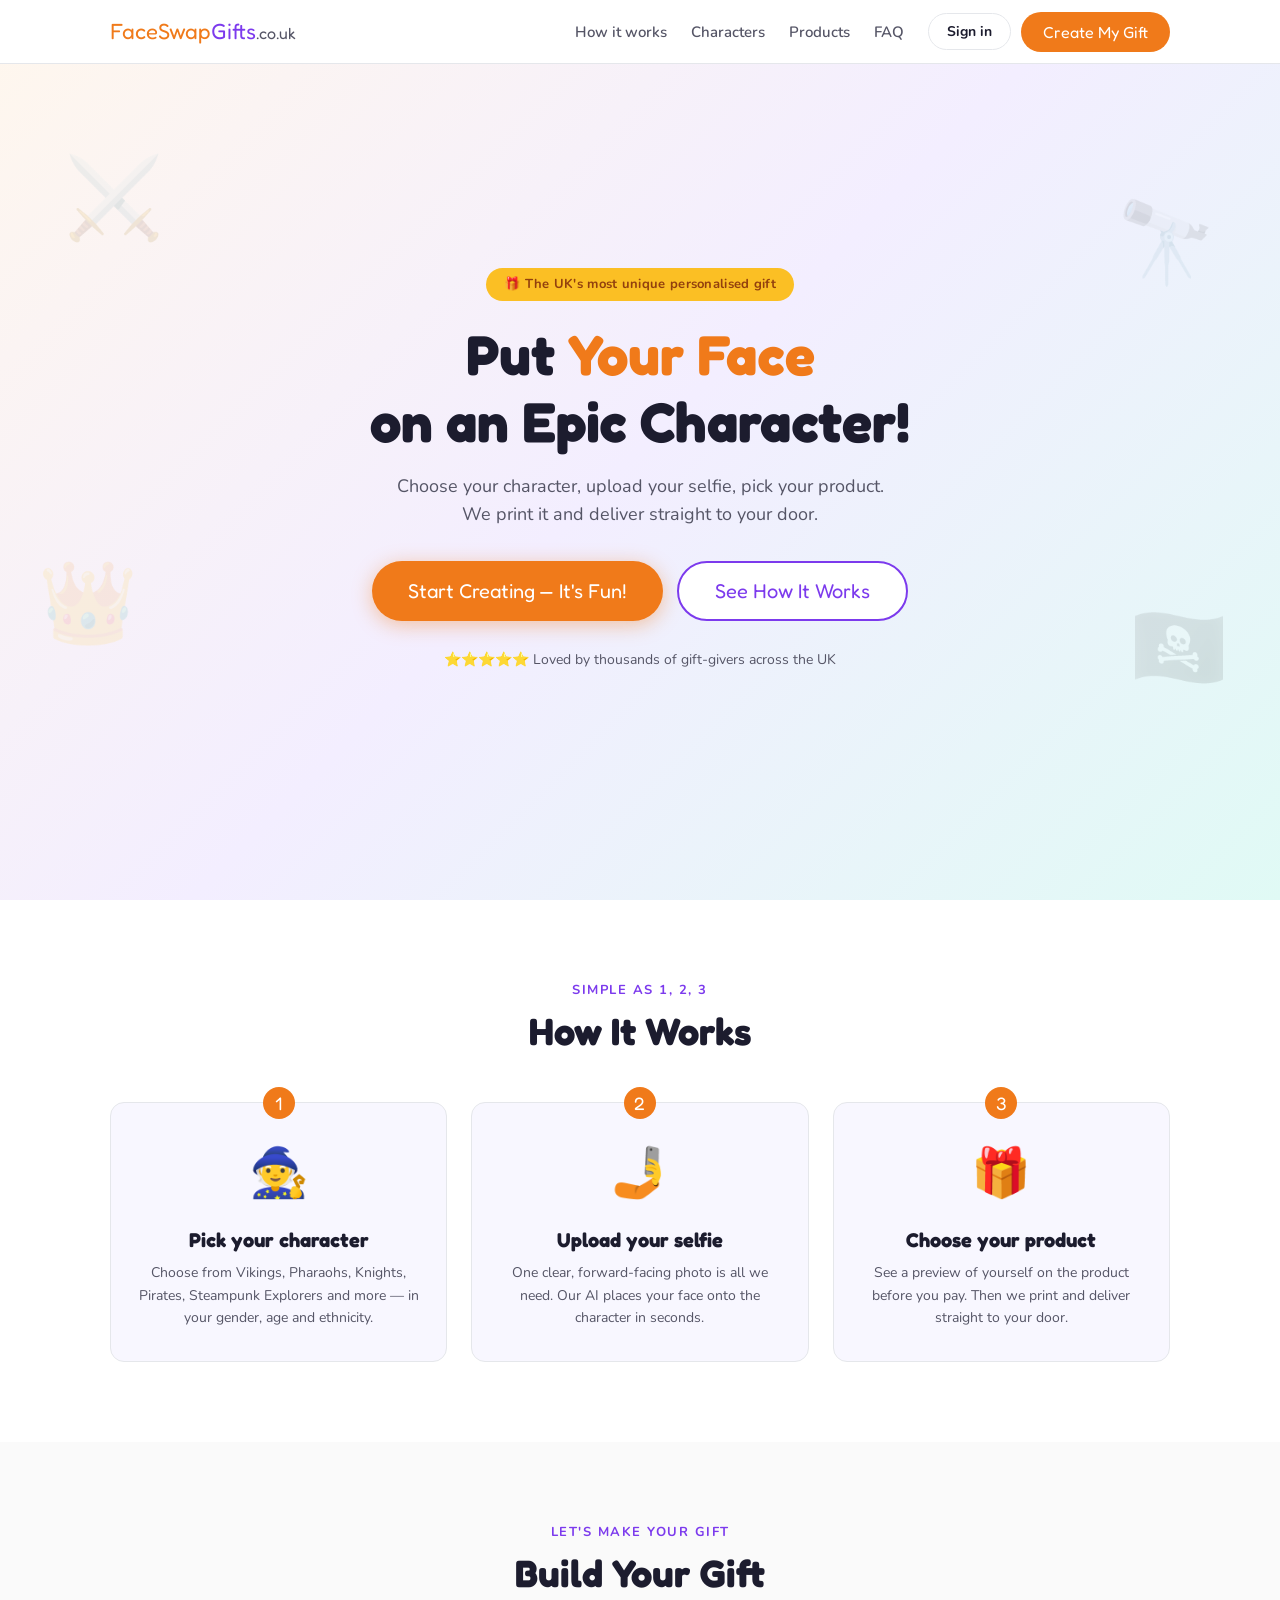
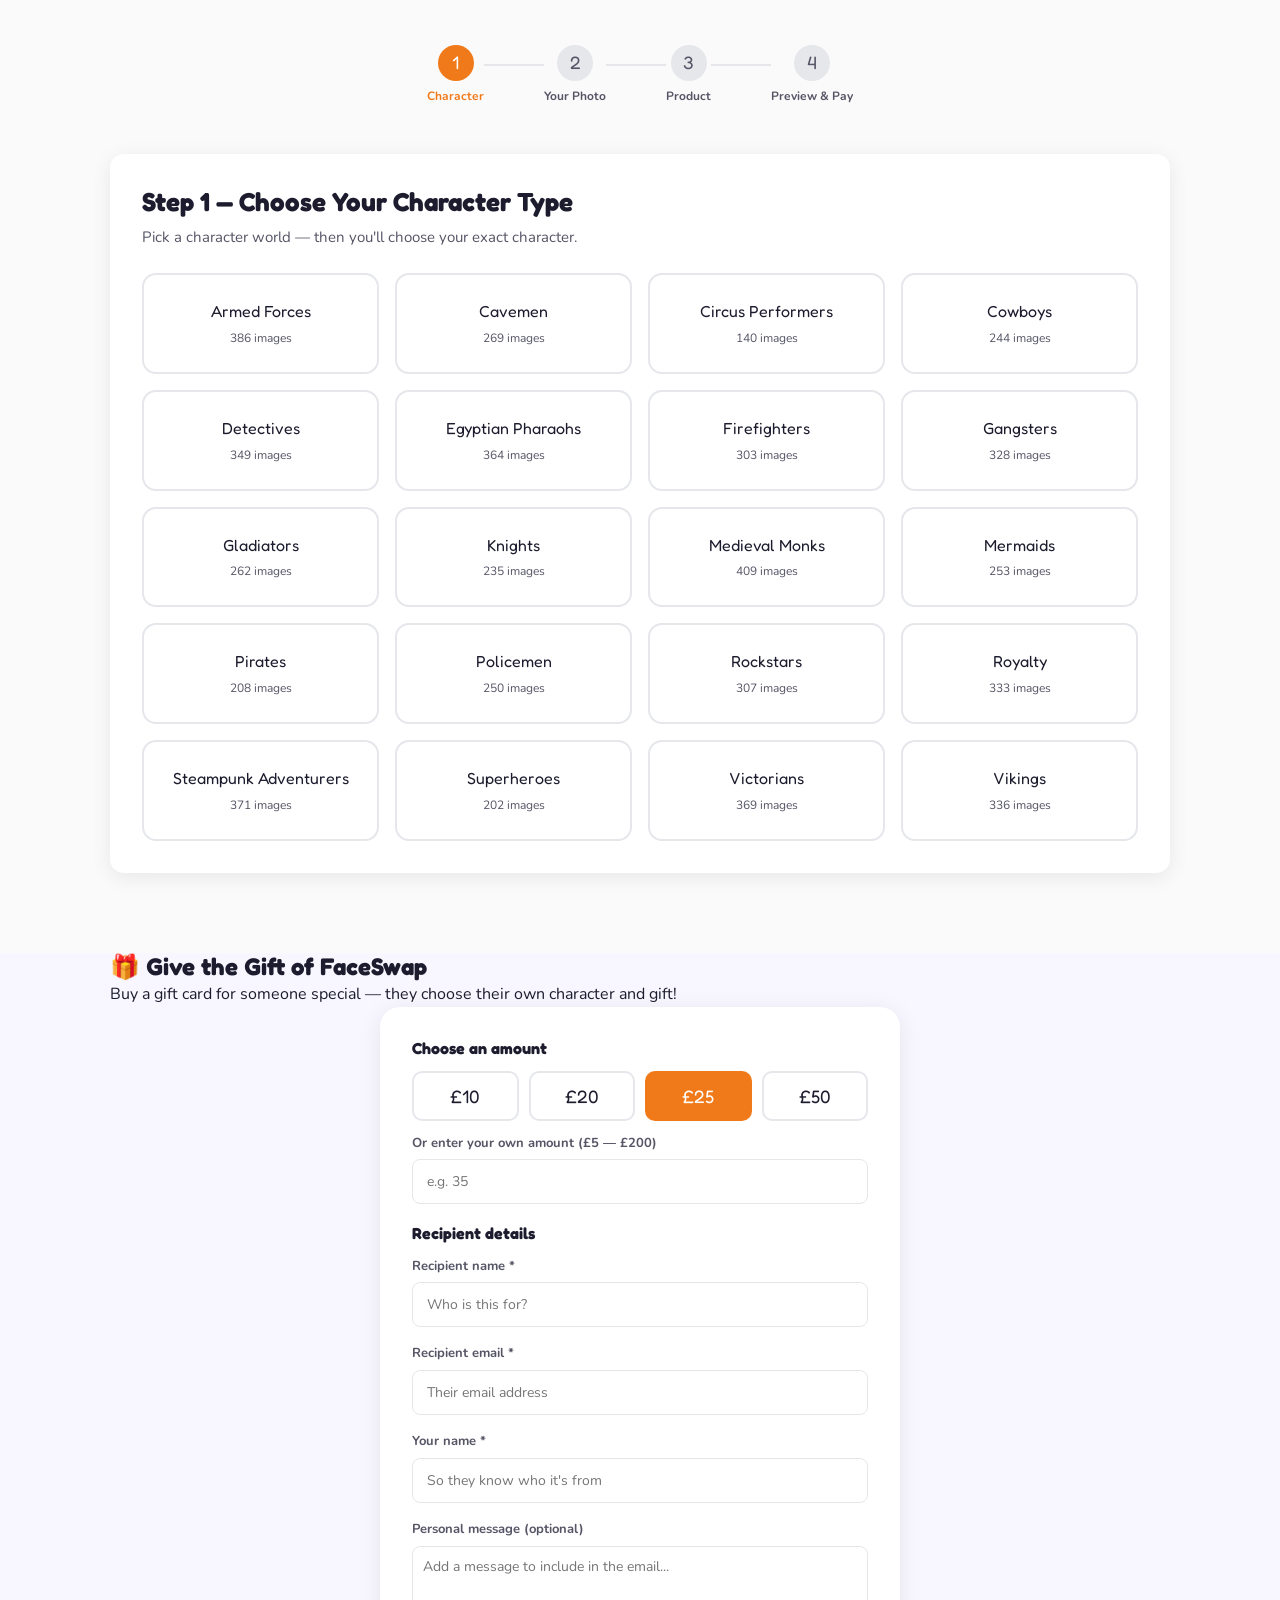
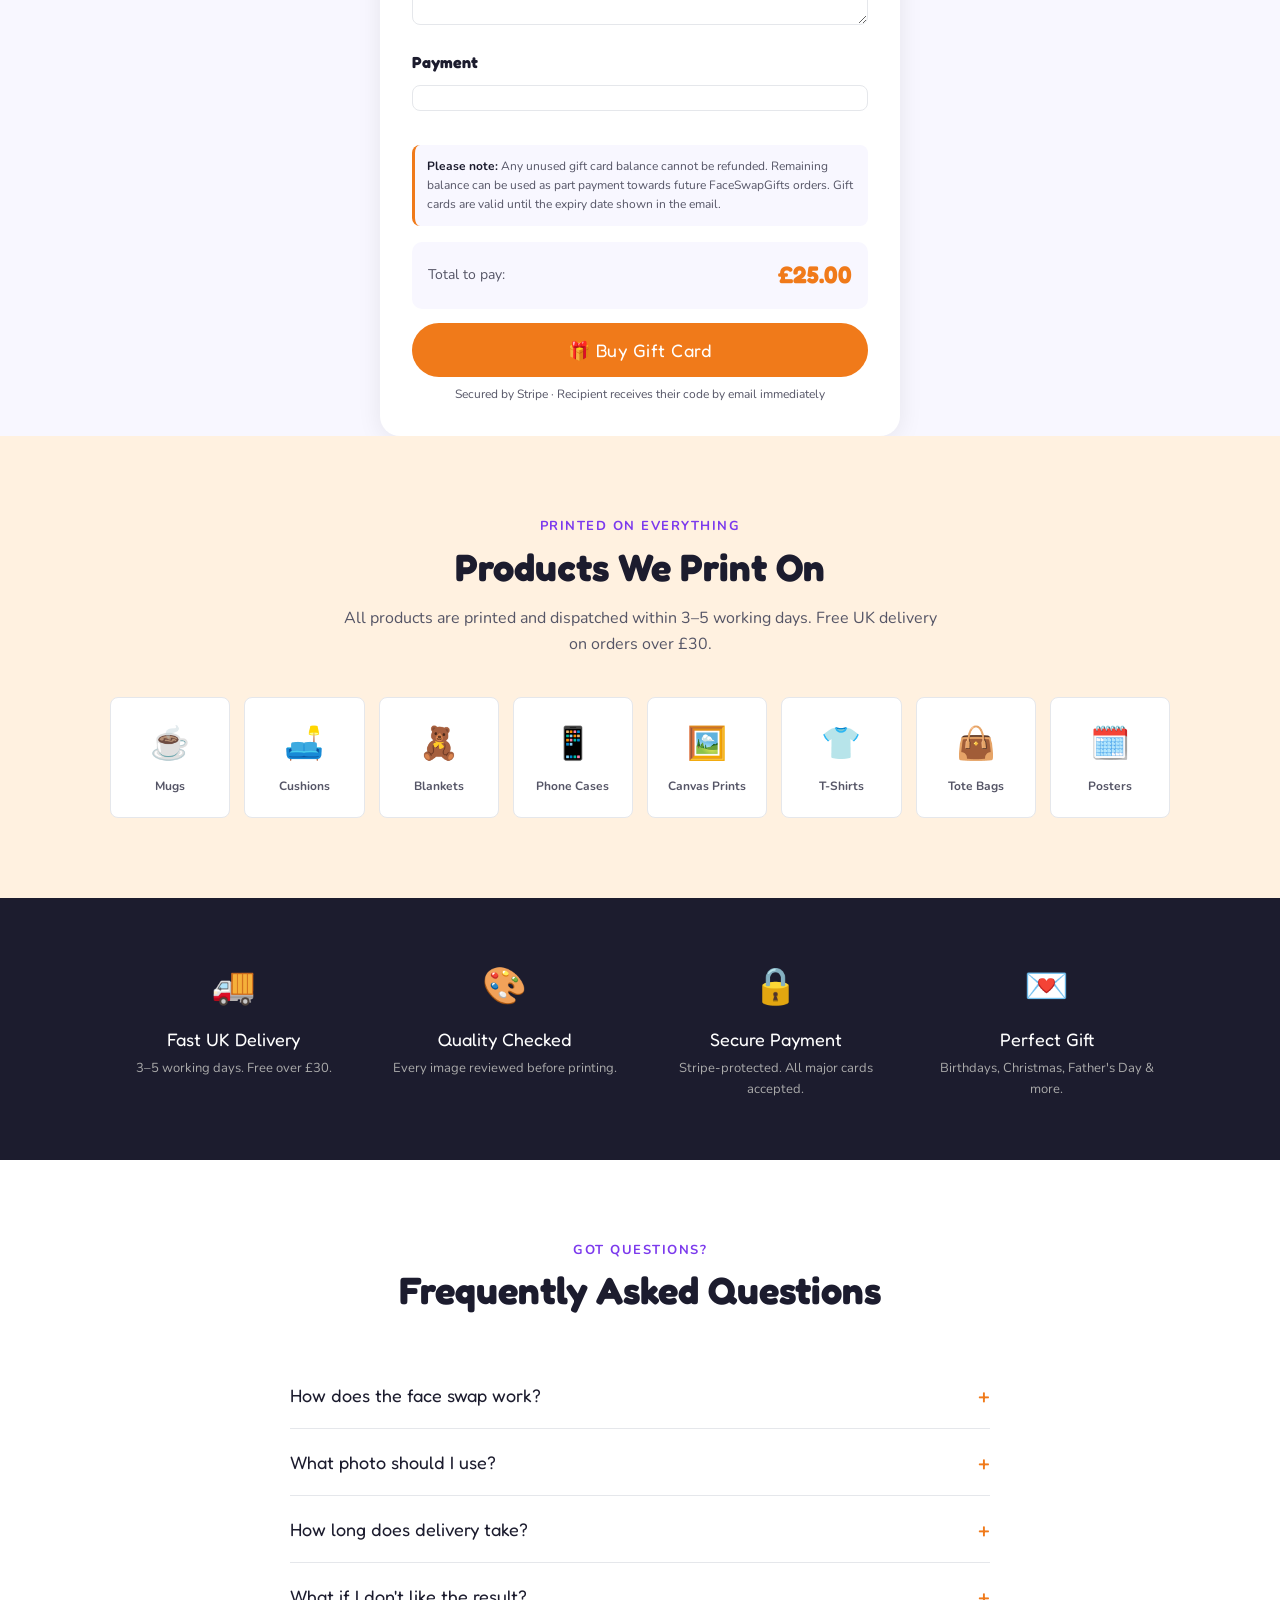
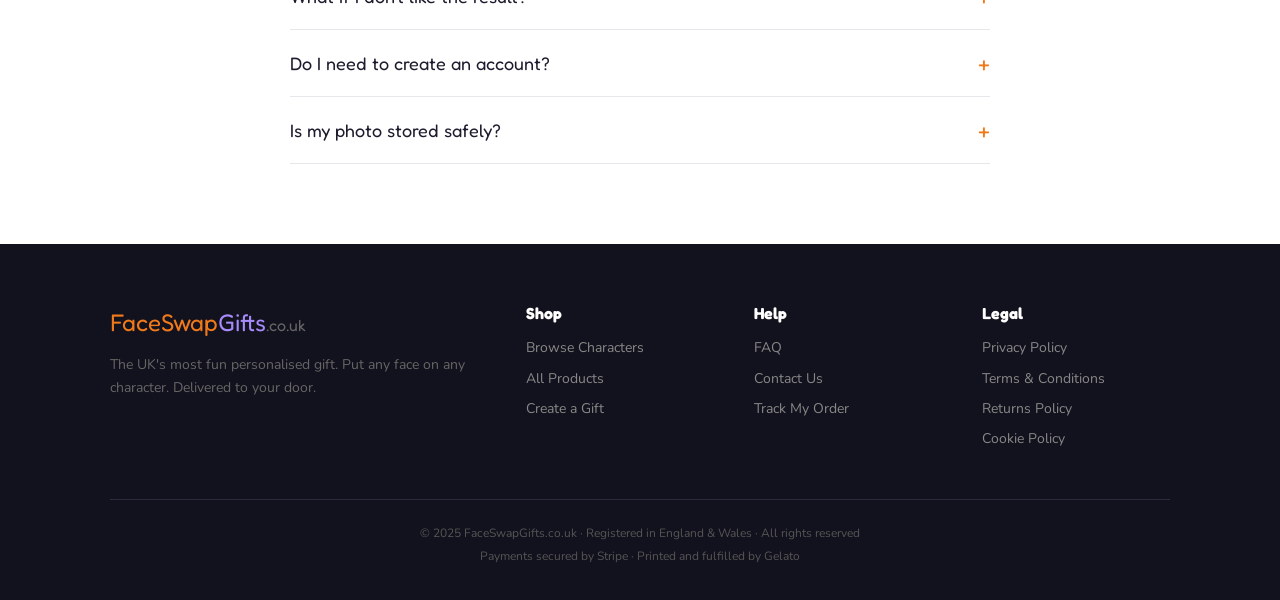
==== index.html @ 557e41d3 "Update index.html Found it! app.js is not referenced in index.html at all! The only script tag is St" ====
<!DOCTYPE html>
<html lang="en">
<head>
  <meta charset="UTF-8">
  <meta name="viewport" content="width=device-width, initial-scale=1.0">
  <title>FaceSwapGifts.co.uk – Put Your Face on an Epic Character!</title>
  <meta name="description" content="Choose a Viking, Pharaoh, Knight or Pirate character, upload your face, and we'll print it on a mug, pillow, blanket and more. The UK's most unique personalised gift.">
  <link rel="stylesheet" href="css/style.css">
  <link rel="preconnect" href="https://fonts.googleapis.com">
  <link href="https://fonts.googleapis.com/css2?family=Fredoka+One&family=Nunito:wght@400;600;700&display=swap" rel="stylesheet">
  <!-- Stripe.js - loaded async so it does not block the page -->
  <script src="https://js.stripe.com/v3/" async></script>
  <style>
  /* Gift card preset buttons */
  .gc-preset-btn {
    padding: 12px 8px;
    border: 2px solid var(--border);
    border-radius: 10px;
    background: white;
    font-size: 18px;
    font-family: 'Fredoka One', sans-serif;
    color: var(--dark);
    cursor: pointer;
    transition: all 0.2s;
    width: 100%;
  }
  .gc-preset-btn:hover { border-color: var(--orange); color: var(--orange); }
  .gc-preset-btn.selected { border-color: var(--orange); background: var(--orange); color: white; }
  </style>
</head>
<body>

<!-- ═══════════════════════════════════════════
     NAVIGATION
═══════════════════════════════════════════ -->
<nav class="navbar" id="navbar">
  <div class="nav-inner">
    <a href="#" class="logo">FaceSwap<span>Gifts</span><em>.co.uk</em></a>
    <div class="nav-links" id="navLinks">
      <a href="#how-it-works">How it works</a>
      <a href="#characters">Characters</a>
      <a href="#products">Products</a>
      <a href="#faq">FAQ</a>
    </div>
    <div class="nav-actions">
      <button class="btn-account" onclick="openModal('loginModal')">Sign in</button>
      <button class="btn-start" onclick="scrollToBuilder()">Create My Gift</button>
      <button class="hamburger" id="hamburger" onclick="toggleMenu()">&#9776;</button>
    </div>
  </div>
</nav>

<!-- ═══════════════════════════════════════════
     HERO
═══════════════════════════════════════════ -->
<section class="hero">
  <div class="hero-inner">
    <div class="hero-badge">🎁 The UK's most unique personalised gift</div>
    <h1>Put <span>Your Face</span><br>on an Epic Character!</h1>
    <p>Choose your character, upload your selfie, pick your product.<br>We print it and deliver straight to your door.</p>
    <div class="hero-btns">
      <button class="btn-hero-primary" onclick="scrollToBuilder()">Start Creating — It's Fun!</button>
      <button class="btn-hero-secondary" onclick="document.getElementById('how-it-works').scrollIntoView({behavior:'smooth'})">See How It Works</button>
    </div>
    <div class="hero-social-proof">
      <span>⭐⭐⭐⭐⭐</span>
      <span>Loved by thousands of gift-givers across the UK</span>
    </div>
  </div>
  <div class="hero-characters">
    <div class="hero-char hc1">⚔️</div>
    <div class="hero-char hc2">👑</div>
    <div class="hero-char hc3">🔭</div>
    <div class="hero-char hc4">🏴‍☠️</div>
  </div>
</section>

<!-- ═══════════════════════════════════════════
     HOW IT WORKS
═══════════════════════════════════════════ -->
<section class="how-it-works" id="how-it-works">
  <div class="container">
    <div class="section-label">Simple as 1, 2, 3</div>
    <h2 class="section-title">How It Works</h2>
    <div class="steps-grid">
      <div class="step-card">
        <div class="step-num">1</div>
        <div class="step-icon">🧙</div>
        <h3>Pick your character</h3>
        <p>Choose from Vikings, Pharaohs, Knights, Pirates, Steampunk Explorers and more — in your gender, age and ethnicity.</p>
      </div>
      <div class="step-card">
        <div class="step-num">2</div>
        <div class="step-icon">🤳</div>
        <h3>Upload your selfie</h3>
        <p>One clear, forward-facing photo is all we need. Our AI places your face onto the character in seconds.</p>
      </div>
      <div class="step-card">
        <div class="step-num">3</div>
        <div class="step-icon">🎁</div>
        <h3>Choose your product</h3>
        <p>See a preview of yourself on the product before you pay. Then we print and deliver straight to your door.</p>
      </div>
    </div>
  </div>
</section>

<!-- ═══════════════════════════════════════════
     GIFT BUILDER
═══════════════════════════════════════════ -->
<section class="builder" id="builder">
  <div class="container">
    <div class="section-label">Let's make your gift</div>
    <h2 class="section-title">Build Your Gift</h2>

    <!-- STEP PROGRESS -->
    <div class="progress-bar">
      <div class="progress-step active" id="prog1">
        <div class="prog-num">1</div>
        <div class="prog-label">Character</div>
      </div>
      <div class="progress-line"></div>
      <div class="progress-step" id="prog2">
        <div class="prog-num">2</div>
        <div class="prog-label">Your Photo</div>
      </div>
      <div class="progress-line"></div>
      <div class="progress-step" id="prog3">
        <div class="prog-num">3</div>
        <div class="prog-label">Product</div>
      </div>
      <div class="progress-line"></div>
      <div class="progress-step" id="prog4">
        <div class="prog-num">4</div>
        <div class="prog-label">Preview & Pay</div>
      </div>
    </div>

    <!-- ── STEP 1A: CHARACTER TYPE SELECTOR ── -->
    <div class="builder-step" id="step1">
      <h3 class="step-title">Step 1 — Choose Your Character Type</h3>
      <p class="step-sub">Pick a character world — then you'll choose your exact character.</p>
      <div class="type-grid" id="typeGrid"></div>
    </div>

    <!-- ── STEP 1B: CHARACTER IMAGE PICKER ── -->
    <div class="builder-step hidden" id="step1b">
      <button class="btn-back" onclick="showTypeGrid()" style="margin-bottom:16px;">← Back to character types</button>
      <h3 class="step-title" id="step1bTitle">Choose Your Exact Character</h3>
      <p class="step-sub">This is the exact image that will be used for your face swap — choose carefully!</p>

      <div class="filters" style="margin-bottom:20px;">
        <div class="filter-group">
          <label>Gender</label>
          <select id="filterGender" onchange="filterCharacterImages()">
            <option value="all">Any</option>
            <option value="male">Male</option>
            <option value="female">Female</option>
          </select>
        </div>
        <div class="filter-group">
          <label>Age group</label>
          <select id="filterAge" onchange="filterCharacterImages()">
            <option value="all">Any age</option>
            <option value="toddler">Toddler</option>
            <option value="child">Child 6-9</option>
            <option value="teenager">Teenager</option>
            <option value="young-adult">Young Adult</option>
            <option value="older-adult">Older Adult</option>
          </select>
        </div>
      </div>

      <div class="char-grid" id="charGrid"></div>
      <div class="no-results" id="noResults" style="display:none;">
        <p>No characters match your filters. Try adjusting your selection.</p>
      </div>
    </div>

    <!-- ── STEP 2: PHOTO UPLOAD ── -->
    <div class="builder-step hidden" id="step2">
      <h3 class="step-title">Step 2 — Upload Your Photo</h3>
      <div class="selected-char-preview" id="selectedCharPreview"></div>

      <div class="upload-area" id="uploadArea">
        <div class="upload-box" id="uploadBox">
          <div class="upload-icon">📸</div>
          <h4>Drop your selfie here</h4>
          <p>or click to choose a photo</p>
          <input type="file" id="photoInput" accept="image/jpeg,image/png,image/webp" onchange="handlePhotoUpload(event)">
          <button class="btn-upload" onclick="document.getElementById('photoInput').click()">Choose Photo</button>
        </div>
        <div class="upload-tips">
          <div class="tip">✅ Face looking forward</div>
          <div class="tip">✅ Good natural lighting</div>
          <div class="tip">✅ No sunglasses</div>
          <div class="tip">✅ Plain background best</div>
        </div>
      </div>

      <div class="swap-progress hidden" id="swapProgress">
        <div class="swap-spinner"></div>
        <p>Our AI is working its magic... <strong>this takes about 30 seconds</strong></p>
      </div>

      <div class="swap-result hidden" id="swapResult">
        <h4>Here you are as a <span id="resultCharName"></span>!</h4>
        <div class="result-image-wrap">
          <img id="resultImage" src="" alt="Your face-swapped character">
        </div>
        <div class="result-actions">
          <button class="btn-secondary" onclick="retakePhoto()">Try a different photo</button>
          <button class="btn-primary" onclick="goToStep(3)">Love it — choose my product!</button>
        </div>
      </div>

      <div class="step-nav">
        <button class="btn-back" onclick="goToStep(1)">← Back to characters</button>
      </div>
    </div>

    <!-- ── STEP 3: PRODUCT PICKER ── -->
    <div class="builder-step hidden" id="step3">
      <h3 class="step-title">Step 3 — Choose Your Product</h3>
      <p class="step-sub">Your image will be printed on whichever product you choose. All products are high quality and dispatched within 3–5 working days.</p>

      <div class="product-grid" id="productGrid">
        <div class="product-card" onclick="selectProduct(this, 'Mug', 14.99, 'mug')" data-product="mug">
          <div class="product-img-wrap">
            <div class="product-emoji">☕</div>
          </div>
          <div class="product-info">
            <div class="product-name">Ceramic Mug</div>
            <div class="product-desc">330ml dishwasher-safe mug. Wrap-around print.</div>
            <div class="product-price">£14.99</div>
          </div>
        </div>
        <div class="product-card" onclick="selectProduct(this, 'Pillow', 19.99, 'pillow')" data-product="pillow">
          <div class="product-img-wrap">
            <div class="product-emoji">🛋️</div>
          </div>
          <div class="product-info">
            <div class="product-name">Cushion / Pillow</div>
            <div class="product-desc">45×45cm soft cushion with insert included.</div>
            <div class="product-price">£19.99</div>
          </div>
        </div>
        <div class="product-card" onclick="selectProduct(this, 'Blanket', 34.99, 'blanket')" data-product="blanket">
          <div class="product-img-wrap">
            <div class="product-emoji">🧸</div>
          </div>
          <div class="product-info">
            <div class="product-name">Fleece Blanket</div>
            <div class="product-desc">150×200cm ultra-soft fleece. Perfect for sofa or bed.</div>
            <div class="product-price">£34.99</div>
          </div>
        </div>
        <div class="product-card" onclick="selectProduct(this, 'Phone Case', 16.99, 'phonecase')" data-product="phonecase">
          <div class="product-img-wrap">
            <div class="product-emoji">📱</div>
          </div>
          <div class="product-info">
            <div class="product-name">Phone Case</div>
            <div class="product-desc">Tough case for iPhone & Samsung. Choose your model at checkout.</div>
            <div class="product-price">£16.99</div>
          </div>
        </div>
        <div class="product-card" onclick="selectProduct(this, 'Canvas Print', 29.99, 'canvas')" data-product="canvas">
          <div class="product-img-wrap">
            <div class="product-emoji">🖼️</div>
          </div>
          <div class="product-info">
            <div class="product-name">Canvas Print</div>
            <div class="product-desc">Gallery-quality stretched canvas. Multiple sizes available.</div>
            <div class="product-price">from £29.99</div>
          </div>
        </div>
        <div class="product-card" onclick="selectProduct(this, 'T-Shirt', 22.99, 'tshirt')" data-product="tshirt">
          <div class="product-img-wrap">
            <div class="product-emoji">👕</div>
          </div>
          <div class="product-info">
            <div class="product-name">T-Shirt</div>
            <div class="product-desc">Premium cotton tee. Sizes XS–3XL. Men's & Women's cut.</div>
            <div class="product-price">£22.99</div>
          </div>
        </div>
        <div class="product-card" onclick="selectProduct(this, 'Tote Bag', 13.99, 'tote')" data-product="tote">
          <div class="product-img-wrap">
            <div class="product-emoji">👜</div>
          </div>
          <div class="product-info">
            <div class="product-name">Tote Bag</div>
            <div class="product-desc">Sturdy cotton tote. Great for shopping or as a gift bag.</div>
            <div class="product-price">£13.99</div>
          </div>
        </div>
        <div class="product-card" onclick="selectProduct(this, 'Poster', 12.99, 'poster')" data-product="poster">
          <div class="product-img-wrap">
            <div class="product-emoji">🗓️</div>
          </div>
          <div class="product-info">
            <div class="product-name">Poster Print</div>
            <div class="product-desc">A3 or A2 high-gloss poster. Great for framing.</div>
            <div class="product-price">from £12.99</div>
          </div>
        </div>
      </div>

      <div class="step-nav">
        <button class="btn-back" onclick="goToStep(2)">← Back</button>
      </div>
    </div>

    <!-- ── STEP 4: PREVIEW & CHECKOUT ── -->
    <div class="builder-step hidden" id="step4">
      <h3 class="step-title">Step 4 — Preview & Order</h3>

      <div class="checkout-layout">
        <div class="checkout-preview">
          <h4>Your personalised gift</h4>
          <div class="mockup-wrap" id="mockupWrap">
            <div class="mockup-product" id="mockupProduct">
              <div class="mockup-image-area" style="position:relative;">
                <img id="mockupFaceImage" src="" alt="Your character" style="transition:opacity 0.3s;">
                <div id="mockupSpinner" style="display:none;position:absolute;inset:0;background:rgba(255,255,255,0.8);align-items:center;justify-content:center;flex-direction:column;gap:8px;">
                  <div style="width:32px;height:32px;border:3px solid #eee;border-top-color:#F07A1A;border-radius:50%;animation:spin 1s linear infinite;"></div>
                  <div style="font-size:12px;color:#888;">Generating preview...</div>
                </div>
              </div>
              <div class="mockup-product-label" id="mockupLabel">Choose a product above</div>
            </div>
          </div>
          <div class="preview-details">
            <div class="preview-row">
              <span>Character</span>
              <strong id="summaryChar">—</strong>
            </div>
            <div class="preview-row">
              <span>Product</span>
              <strong id="summaryProduct">—</strong>
            </div>
            <div class="preview-row total">
              <span>Total</span>
              <strong id="summaryPrice">—</strong>
            </div>
          </div>
        </div>

        <div class="checkout-form">
          <h4>Your details</h4>

          <div class="account-nudge">
            <p>💡 <strong>Create a free account</strong> to save your designs, track orders, and get birthday reminders!</p>
            <button class="btn-create-account" onclick="openModal('registerModal')">Create Free Account</button>
            <span class="or-divider">or continue as guest</span>
          </div>

          <div class="form-group">
            <label>Full name *</label>
            <input type="text" id="custName" placeholder="Jane Smith">
          </div>
          <div class="form-group">
            <label>Email address *</label>
            <input type="email" id="custEmail" placeholder="jane@example.com">
          </div>
          <div class="form-group">
            <label>Delivery address *</label>
            <input type="text" id="custAddr1" placeholder="House number and street">
            <input type="text" id="custAddr2" placeholder="Town / City" style="margin-top:8px">
            <input type="text" id="custPostcode" placeholder="Postcode" style="margin-top:8px">
          </div>

          <!-- Product options (phone model, size etc) -->
          <div class="form-group" id="productOptions" style="display:none;">
            <label id="productOptionsLabel">Options</label>
            <select id="productOptionsSelect"></select>
          </div>

          <div class="form-group">
            <label>Gift message (optional)</label>
            <textarea id="giftMessage" placeholder="Add a personal message to include with the gift..." rows="3"></textarea>
          </div>

          <div class="order-summary-box">
            <div class="os-row"><span>Product</span><span id="osProd">—</span></div>
            <div class="os-row"><span>Printing & fulfilment</span><span>Included</span></div>
            <div class="os-row"><span>UK delivery</span><span>£3.99</span></div>
            <div class="os-row os-total"><span>Total</span><span id="osTotal">—</span></div>
          </div>

          <!-- Gift Card -->
          <div style="margin-bottom:16px;padding:14px;background:var(--light);border-radius:10px;border:1px solid var(--border);">
            <div style="font-size:13px;font-weight:700;color:var(--dark);margin-bottom:8px;">🎁 Got a gift card?</div>
            <div style="display:flex;gap:8px;">
              <input type="text" id="giftCardInput" placeholder="Enter code e.g. ABCD-EFGH-IJKL"
                     style="flex:1;padding:10px;border:1px solid var(--border);border-radius:8px;font-size:13px;font-family:'Nunito',sans-serif;text-transform:uppercase;">
              <button onclick="applyGiftCard()"
                      style="background:var(--teal);color:white;border:none;border-radius:8px;padding:10px 16px;font-size:13px;cursor:pointer;font-weight:700;white-space:nowrap;">
                Apply
              </button>
            </div>
            <div id="giftCardMsg" style="font-size:12px;margin-top:6px;min-height:18px;"></div>
          </div>

          <!-- Stripe Card Element -->
          <div id="stripeCardSection" style="margin-bottom:16px;">
            <label style="font-size:13px;font-weight:700;color:var(--dark);display:block;margin-bottom:8px;">Card details</label>
            <div id="stripe-card-element" style="padding:12px;border:1px solid var(--border);border-radius:8px;background:white;"></div>
            <div id="stripe-card-errors" style="color:var(--red);font-size:12px;margin-top:6px;min-height:16px;"></div>
          </div>

          <button class="btn-pay" id="payBtn" onclick="initiatePayment()">
            🔒 Pay Securely with Stripe
          </button>
          <p class="payment-note">Secured by Stripe. We accept all major cards and Apple/Google Pay.</p>
          <div class="payment-icons">
            <span>VISA</span><span>MC</span><span>AMEX</span><span>Apple Pay</span><span>Google Pay</span>
          </div>
        </div>
      </div>

      <div class="step-nav">
        <button class="btn-back" onclick="goToStep(3)">← Change product</button>
      </div>
    </div>

  </div>
</section>

<!-- ═══════════════════════════════════════════
     GIFT CARDS
═══════════════════════════════════════════ -->
<section class="section" id="gift-cards-section" style="background:var(--light);">
  <div class="container">
    <div class="section-header">
      <h2>🎁 Give the Gift of FaceSwap</h2>
      <p>Buy a gift card for someone special — they choose their own character and gift!</p>
    </div>

    <div style="max-width:520px;margin:0 auto;background:white;border-radius:20px;padding:32px;box-shadow:0 4px 24px rgba(0,0,0,0.08);">

      <!-- Amount presets -->
      <h4 style="font-size:16px;margin-bottom:12px;color:var(--dark);">Choose an amount</h4>
      <div style="display:grid;grid-template-columns:repeat(4,1fr);gap:10px;margin-bottom:12px;" id="gcPresets">
        <button class="gc-preset-btn" onclick="selectGcAmount(10, this)">£10</button>
        <button class="gc-preset-btn" onclick="selectGcAmount(20, this)">£20</button>
        <button class="gc-preset-btn selected" onclick="selectGcAmount(25, this)">£25</button>
        <button class="gc-preset-btn" onclick="selectGcAmount(50, this)">£50</button>
      </div>
      <div class="form-group">
        <label>Or enter your own amount (£5 — £200)</label>
        <input type="number" id="gcCustomAmount" placeholder="e.g. 35"
               min="5" max="200" step="1"
               oninput="selectGcAmount(parseFloat(this.value)||0, null, true)"
               style="width:100%;">
      </div>

      <!-- Recipient -->
      <h4 style="font-size:16px;margin:20px 0 12px;color:var(--dark);">Recipient details</h4>
      <div class="form-group">
        <label>Recipient name *</label>
        <input type="text" id="gcRecipientName" placeholder="Who is this for?" autocomplete="off">
      </div>
      <div class="form-group">
        <label>Recipient email *</label>
        <input type="text" id="gcRecipientEmail" placeholder="Their email address"
               autocomplete="off" autocorrect="off" autocapitalize="off" spellcheck="false">
      </div>
      <div class="form-group">
        <label>Your name *</label>
        <input type="text" id="gcSenderName" placeholder="So they know who it's from" autocomplete="off">
      </div>
      <div class="form-group">
        <label>Personal message (optional)</label>
        <textarea id="gcPersonalMessage" rows="3"
          placeholder="Add a message to include in the email..."
          style="width:100%;padding:10px;border:1px solid var(--border);border-radius:8px;font-family:'Nunito',sans-serif;font-size:14px;resize:vertical;"></textarea>
      </div>

      <!-- Card payment -->
      <h4 style="font-size:16px;margin:20px 0 12px;color:var(--dark);">Payment</h4>
      <div id="gc-stripe-card-element" style="padding:12px;border:1px solid var(--border);border-radius:8px;background:white;margin-bottom:6px;"></div>
      <div id="gc-stripe-card-errors" style="color:var(--red);font-size:12px;min-height:16px;margin-bottom:12px;"></div>

      <!-- Terms -->
      <div style="padding:12px;background:var(--light);border-radius:8px;border-left:3px solid var(--orange);margin-bottom:16px;">
        <p style="font-size:12px;color:var(--mid);margin:0;line-height:1.6;">
          <strong style="color:var(--dark);">Please note:</strong> Any unused gift card balance cannot be refunded.
          Remaining balance can be used as part payment towards future FaceSwapGifts orders.
          Gift cards are valid until the expiry date shown in the email.
        </p>
      </div>

      <!-- Total and buy button -->
      <div style="display:flex;justify-content:space-between;align-items:center;padding:14px 16px;background:var(--light);border-radius:10px;margin-bottom:14px;">
        <span style="font-size:14px;color:var(--mid);">Total to pay:</span>
        <strong id="gcTotalDisplay" style="font-size:24px;color:var(--orange);font-family:'Fredoka One',sans-serif;">£25.00</strong>
      </div>

      <button id="gcPayBtn" onclick="purchaseGiftCard()"
        style="width:100%;background:var(--orange);color:white;border:none;border-radius:50px;padding:16px;font-size:18px;font-family:'Fredoka One',sans-serif;cursor:pointer;letter-spacing:0.5px;">
        🎁 Buy Gift Card
      </button>
      <p style="font-size:12px;color:var(--mid);text-align:center;margin-top:8px;">
        Secured by Stripe · Recipient receives their code by email immediately
      </p>

    </div>
  </div>
</section>

<!-- ═══════════════════════════════════════════
     PRODUCTS SHOWCASE
═══════════════════════════════════════════ -->
<section class="products-showcase" id="products">
  <div class="container">
    <div class="section-label">Printed on everything</div>
    <h2 class="section-title">Products We Print On</h2>
    <p class="section-sub">All products are printed and dispatched within 3–5 working days. Free UK delivery on orders over £30.</p>
    <div class="showcase-grid">
      <div class="showcase-item">☕<span>Mugs</span></div>
      <div class="showcase-item">🛋️<span>Cushions</span></div>
      <div class="showcase-item">🧸<span>Blankets</span></div>
      <div class="showcase-item">📱<span>Phone Cases</span></div>
      <div class="showcase-item">🖼️<span>Canvas Prints</span></div>
      <div class="showcase-item">👕<span>T-Shirts</span></div>
      <div class="showcase-item">👜<span>Tote Bags</span></div>
      <div class="showcase-item">🗓️<span>Posters</span></div>
    </div>
  </div>
</section>

<!-- ═══════════════════════════════════════════
     TRUST / SOCIAL PROOF
═══════════════════════════════════════════ -->
<section class="trust-section">
  <div class="container">
    <div class="trust-grid">
      <div class="trust-item">
        <div class="trust-icon">🚚</div>
        <div class="trust-title">Fast UK Delivery</div>
        <div class="trust-desc">3–5 working days. Free over £30.</div>
      </div>
      <div class="trust-item">
        <div class="trust-icon">🎨</div>
        <div class="trust-title">Quality Checked</div>
        <div class="trust-desc">Every image reviewed before printing.</div>
      </div>
      <div class="trust-item">
        <div class="trust-icon">🔒</div>
        <div class="trust-title">Secure Payment</div>
        <div class="trust-desc">Stripe-protected. All major cards accepted.</div>
      </div>
      <div class="trust-item">
        <div class="trust-icon">💌</div>
        <div class="trust-title">Perfect Gift</div>
        <div class="trust-desc">Birthdays, Christmas, Father's Day & more.</div>
      </div>
    </div>
  </div>
</section>

<!-- ═══════════════════════════════════════════
     FAQ
═══════════════════════════════════════════ -->
<section class="faq-section" id="faq">
  <div class="container">
    <div class="section-label">Got questions?</div>
    <h2 class="section-title">Frequently Asked Questions</h2>
    <div class="faq-list">
      <div class="faq-item">
        <button class="faq-q" onclick="toggleFaq(this)">How does the face swap work? <span>+</span></button>
        <div class="faq-a">Our AI automatically places your face onto the character you choose. It usually takes about 30 seconds. You'll see a preview before you pay — if you're not happy with it, you can upload a different photo and try again.</div>
      </div>
      <div class="faq-item">
        <button class="faq-q" onclick="toggleFaq(this)">What photo should I use? <span>+</span></button>
        <div class="faq-a">A clear, forward-facing selfie works best. Good lighting, no sunglasses, and a plain background if possible. The AI needs to clearly see your face to do its best work.</div>
      </div>
      <div class="faq-item">
        <button class="faq-q" onclick="toggleFaq(this)">How long does delivery take? <span>+</span></button>
        <div class="faq-a">We review and approve every image within 24 hours, then send it to print. Most UK orders arrive within 3–5 working days from order. You'll receive a tracking number by email.</div>
      </div>
      <div class="faq-item">
        <button class="faq-q" onclick="toggleFaq(this)">What if I don't like the result? <span>+</span></button>
        <div class="faq-a">You always see a preview before you pay — so you can try a different photo until you're happy. If there's a quality issue with the printed product itself, we'll reprint or refund. Your satisfaction is guaranteed.</div>
      </div>
      <div class="faq-item">
        <button class="faq-q" onclick="toggleFaq(this)">Do I need to create an account? <span>+</span></button>
        <div class="faq-a">No — you can order as a guest. But creating a free account lets you save your designs, track your orders, and get handy reminders before birthdays and special occasions.</div>
      </div>
      <div class="faq-item">
        <button class="faq-q" onclick="toggleFaq(this)">Is my photo stored safely? <span>+</span></button>
        <div class="faq-a">Your photo is only used to create your gift. We don't share it with anyone, and it's deleted from our servers after your order is fulfilled. See our Privacy Policy for full details.</div>
      </div>
    </div>
  </div>
</section>

<!-- ═══════════════════════════════════════════
     FOOTER
═══════════════════════════════════════════ -->
<footer class="footer">
  <div class="container">
    <div class="footer-grid">
      <div class="footer-brand">
        <div class="footer-logo">FaceSwap<span>Gifts</span><em>.co.uk</em></div>
        <p>The UK's most fun personalised gift. Put any face on any character. Delivered to your door.</p>
      </div>
      <div class="footer-links">
        <h5>Shop</h5>
        <a href="#characters">Browse Characters</a>
        <a href="#products">All Products</a>
        <a href="#builder">Create a Gift</a>
      </div>
      <div class="footer-links">
        <h5>Help</h5>
        <a href="#faq">FAQ</a>
        <a href="/cdn-cgi/l/email-protection#670f020b0b08270106040214100617000e01131449040849120c">Contact Us</a>
        <a href="#">Track My Order</a>
      </div>
      <div class="footer-links">
        <h5>Legal</h5>
        <a href="#">Privacy Policy</a>
        <a href="#">Terms & Conditions</a>
        <a href="#">Returns Policy</a>
        <a href="#">Cookie Policy</a>
      </div>
    </div>
    <div class="footer-bottom">
      <p>© 2025 FaceSwapGifts.co.uk · Registered in England & Wales · All rights reserved</p>
      <p>Payments secured by Stripe · Printed and fulfilled by Gelato</p>
    </div>
  </div>
</footer>

<!-- ═══════════════════════════════════════════
     MODALS
═══════════════════════════════════════════ -->

<!-- Login Modal -->
<div class="modal-overlay" id="loginModal" onclick="closeModalOutside(event, 'loginModal')">
  <div class="modal">
    <button class="modal-close" onclick="closeModal('loginModal')">✕</button>
    <div class="modal-logo">FaceSwap<span>Gifts</span></div>
    <h3>Sign in to your account</h3>
    <div class="form-group">
      <label>Email address</label>
      <input type="email" placeholder="you@example.com" id="loginEmail">
    </div>
    <div class="form-group">
      <label>Password</label>
      <input type="password" placeholder="••••••••" id="loginPassword">
    </div>
    <button class="btn-modal-primary" onclick="handleLogin()">Sign In</button>
    <div class="modal-divider">or</div>
    <button class="btn-modal-secondary" onclick="switchModal('loginModal','registerModal')">Create a free account</button>
    <a href="#" class="modal-link">Forgot your password?</a>
  </div>
</div>

<!-- Register Modal -->
<div class="modal-overlay" id="registerModal" onclick="closeModalOutside(event, 'registerModal')">
  <div class="modal">
    <button class="modal-close" onclick="closeModal('registerModal')">✕</button>
    <div class="modal-logo">FaceSwap<span>Gifts</span></div>
    <h3>Create your free account</h3>
    <p class="modal-sub">Save designs, track orders, get birthday reminders</p>
    <div class="form-group">
      <label>Your name</label>
      <input type="text" placeholder="Jane Smith" id="regName">
    </div>
    <div class="form-group">
      <label>Email address</label>
      <input type="email" placeholder="you@example.com" id="regEmail">
    </div>
    <div class="form-group">
      <label>Password</label>
      <input type="password" placeholder="At least 8 characters" id="regPassword">
    </div>
    <div class="form-group checkbox-group">
      <input type="checkbox" id="regMarketing">
      <label for="regMarketing">Send me gift ideas and special offers by email</label>
    </div>
    <button class="btn-modal-primary" onclick="handleRegister()">Create My Account</button>
    <div class="modal-divider">or</div>
    <button class="btn-modal-secondary" onclick="switchModal('registerModal','loginModal')">Already have an account? Sign in</button>
    <p class="modal-small">By creating an account you agree to our <a href="#">Terms</a> and <a href="#">Privacy Policy</a>.</p>
  </div>
</div>

<!-- Order Success Modal -->
<div class="modal-overlay" id="successModal">
  <div class="modal modal-success">
    <div class="success-icon">🎉</div>
    <h3>Order placed!</h3>
    <p>Thank you! We'll review your image and send it to print within 24 hours. You'll receive a confirmation email shortly.</p>
    <div class="success-order-num">Order ref: <strong id="orderRef"></strong></div>
    <button class="btn-modal-primary" onclick="closeModal('successModal'); resetBuilder()">Create another gift</button>
  </div>
</div>

<script data-cfasync="false" src="/cdn-cgi/

<div id="toast"></div>

<script src="js/characters.js"></script>
<script src="js/app.js"></script>
</body>
</html>
---- css/style.css ----
/* ═══════════════════════════════════════════
   FACESWAPGIFTS.CO.UK — MAIN STYLESHEET
   Fun & Playful Gift Shop Theme
═══════════════════════════════════════════ */

:root {
  --orange: #F07A1A;
  --orange-light: #FFF1E0;
  --orange-dark: #C05A00;
  --purple: #7C3AED;
  --purple-light: #F3EEFF;
  --purple-dark: #5B21B6;
  --teal: #0E9F8A;
  --yellow: #FBBF24;
  --pink: #EC4899;
  --dark: #1C1C2E;
  --mid: #555566;
  --light: #F8F7FF;
  --white: #FFFFFF;
  --border: #E5E7EB;
  --radius: 14px;
  --radius-sm: 8px;
  --shadow: 0 4px 20px rgba(0,0,0,0.08);
  --shadow-lg: 0 8px 40px rgba(0,0,0,0.12);
}

* { box-sizing: border-box; margin: 0; padding: 0; }

html { scroll-behavior: smooth; }

body {
  font-family: 'Nunito', sans-serif;
  color: var(--dark);
  background: var(--white);
  line-height: 1.6;
}

h1,h2,h3,h4,h5 { font-family: 'Fredoka One', sans-serif; line-height: 1.2; }

.container { max-width: 1100px; margin: 0 auto; padding: 0 20px; }

/* ── NAVBAR ── */
.navbar {
  position: fixed; top: 0; left: 0; right: 0; z-index: 100;
  background: rgba(255,255,255,0.97);
  backdrop-filter: blur(10px);
  border-bottom: 1px solid var(--border);
  height: 64px;
}
.nav-inner {
  max-width: 1100px; margin: 0 auto; padding: 0 20px;
  height: 100%; display: flex; align-items: center; gap: 24px;
}
.logo {
  font-family: 'Fredoka One', sans-serif; font-size: 22px;
  color: var(--orange); text-decoration: none;
}
.logo span { color: var(--purple); }
.logo em { font-style: normal; color: var(--mid); font-size: 16px; }
.nav-links { display: flex; gap: 24px; margin-left: auto; }
.nav-links a {
  text-decoration: none; color: var(--mid); font-weight: 600; font-size: 15px;
  transition: color 0.2s;
}
.nav-links a:hover { color: var(--orange); }
.nav-actions { display: flex; gap: 10px; align-items: center; }
.btn-account {
  background: none; border: 1.5px solid var(--border);
  border-radius: 50px; padding: 8px 18px;
  font-family: 'Nunito', sans-serif; font-weight: 700; font-size: 14px;
  cursor: pointer; color: var(--dark); transition: all 0.2s;
}
.btn-account:hover { border-color: var(--purple); color: var(--purple); }
.btn-start {
  background: var(--orange); color: white;
  border: none; border-radius: 50px; padding: 10px 22px;
  font-family: 'Fredoka One', sans-serif; font-size: 16px;
  cursor: pointer; transition: background 0.2s;
}
.btn-start:hover { background: var(--orange-dark); }
.hamburger {
  display: none; background: none; border: none;
  font-size: 22px; cursor: pointer; color: var(--dark);
}

/* ── HERO ── */
.hero {
  min-height: 100vh;
  background: linear-gradient(135deg, #FFF7ED 0%, #F3EEFF 50%, #E0FAF5 100%);
  display: flex; align-items: center;
  padding: 100px 20px 60px;
  position: relative; overflow: hidden;
}
.hero-inner {
  max-width: 600px; margin: 0 auto; text-align: center;
  position: relative; z-index: 2;
}
.hero-badge {
  display: inline-block;
  background: var(--yellow); color: #92400E;
  font-weight: 700; font-size: 13px;
  border-radius: 50px; padding: 6px 18px;
  margin-bottom: 20px; letter-spacing: 0.3px;
}
.hero h1 { font-size: 56px; color: var(--dark); margin-bottom: 16px; }
.hero h1 span { color: var(--orange); }
.hero p { font-size: 18px; color: var(--mid); margin-bottom: 32px; }
.hero-btns { display: flex; gap: 14px; justify-content: center; flex-wrap: wrap; margin-bottom: 28px; }
.btn-hero-primary {
  background: var(--orange); color: white;
  border: none; border-radius: 50px; padding: 16px 36px;
  font-family: 'Fredoka One', sans-serif; font-size: 20px;
  cursor: pointer; transition: all 0.2s; box-shadow: 0 4px 20px rgba(240,122,26,0.4);
}
.btn-hero-primary:hover { background: var(--orange-dark); transform: translateY(-2px); }
.btn-hero-secondary {
  background: white; color: var(--purple);
  border: 2px solid var(--purple); border-radius: 50px; padding: 16px 36px;
  font-family: 'Fredoka One', sans-serif; font-size: 20px;
  cursor: pointer; transition: all 0.2s;
}
.btn-hero-secondary:hover { background: var(--purple-light); }
.hero-social-proof { font-size: 14px; color: var(--mid); }
.hero-characters {
  position: absolute; top: 0; left: 0; right: 0; bottom: 0;
  pointer-events: none; z-index: 1;
}
.hero-char {
  position: absolute; font-size: 80px; opacity: 0.12;
  animation: float 6s ease-in-out infinite;
}
.hc1 { top: 15%; left: 5%; animation-delay: 0s; }
.hc2 { top: 60%; left: 3%; animation-delay: 1.5s; }
.hc3 { top: 20%; right: 5%; animation-delay: 3s; }
.hc4 { top: 65%; right: 4%; animation-delay: 4.5s; }
@keyframes float {
  0%,100% { transform: translateY(0); }
  50% { transform: translateY(-20px); }
}

/* ── HOW IT WORKS ── */
.how-it-works { padding: 80px 0; background: var(--white); }
.section-label {
  text-align: center; font-size: 13px; font-weight: 700;
  letter-spacing: 1.5px; text-transform: uppercase;
  color: var(--purple); margin-bottom: 8px;
}
.section-title {
  text-align: center; font-size: 38px; color: var(--dark);
  margin-bottom: 48px;
}
.section-sub {
  text-align: center; color: var(--mid); font-size: 16px;
  max-width: 600px; margin: -32px auto 40px;
}
.steps-grid {
  display: grid; grid-template-columns: repeat(3,1fr); gap: 24px;
}
.step-card {
  background: var(--light); border-radius: var(--radius);
  padding: 32px 24px; text-align: center; position: relative;
  border: 1px solid var(--border);
}
.step-num {
  position: absolute; top: -16px; left: 50%; transform: translateX(-50%);
  width: 32px; height: 32px; background: var(--orange); color: white;
  border-radius: 50%; font-family: 'Fredoka One', sans-serif; font-size: 18px;
  display: flex; align-items: center; justify-content: center;
}
.step-icon { font-size: 48px; margin-bottom: 16px; display: block; }
.step-card h3 { font-size: 20px; margin-bottom: 10px; color: var(--dark); }
.step-card p { font-size: 14px; color: var(--mid); line-height: 1.6; }

/* ── BUILDER ── */
.builder { padding: 80px 0; background: #FAFAFA; }

.progress-bar {
  display: flex; align-items: center; justify-content: center;
  margin-bottom: 48px; gap: 0;
}
.progress-step {
  display: flex; flex-direction: column; align-items: center; gap: 6px;
}
.prog-num {
  width: 36px; height: 36px; border-radius: 50%;
  background: var(--border); color: var(--mid);
  font-family: 'Fredoka One', sans-serif; font-size: 18px;
  display: flex; align-items: center; justify-content: center;
  transition: all 0.3s;
}
.progress-step.active .prog-num { background: var(--orange); color: white; }
.progress-step.done .prog-num { background: var(--teal); color: white; }
.prog-label { font-size: 12px; font-weight: 700; color: var(--mid); white-space: nowrap; }
.progress-step.active .prog-label { color: var(--orange); }
.progress-line { width: 60px; height: 2px; background: var(--border); margin-bottom: 20px; }

.builder-step { background: white; border-radius: var(--radius); padding: 32px; box-shadow: var(--shadow); }
.builder-step.hidden { display: none; }
.step-title { font-size: 26px; color: var(--dark); margin-bottom: 8px; }
.step-sub { color: var(--mid); font-size: 15px; margin-bottom: 24px; }

/* FILTERS */
.filters {
  display: grid; grid-template-columns: repeat(3,1fr); gap: 14px;
  margin-bottom: 28px;
}
.filter-group label {
  display: block; font-size: 12px; font-weight: 700;
  color: var(--mid); text-transform: uppercase; letter-spacing: 0.5px;
  margin-bottom: 6px;
}
.filter-group select {
  width: 100%; padding: 10px 14px; border-radius: var(--radius-sm);
  border: 1.5px solid var(--border); font-family: 'Nunito', sans-serif;
  font-size: 14px; color: var(--dark); background: white;
  cursor: pointer; transition: border-color 0.2s;
}
.filter-group select:focus { outline: none; border-color: var(--orange); }


/* ── CHARACTER TYPE GRID (Step 1A) ── */
.type-grid {
  display: grid;
  grid-template-columns: repeat(4, 1fr);
  gap: 16px;
}
.type-card {
  background: white;
  border: 2px solid var(--border);
  border-radius: var(--radius);
  padding: 24px 16px;
  text-align: center;
  cursor: pointer;
  transition: all 0.2s;
}
.type-card:hover {
  border-color: var(--orange);
  transform: translateY(-3px);
  box-shadow: var(--shadow);
}
.type-card-emoji { font-size: 40px; margin-bottom: 10px; display: block; }
.type-card-name { font-family: 'Fredoka One', sans-serif; font-size: 16px; color: var(--dark); margin-bottom: 4px; }
.type-card-count { font-size: 12px; color: var(--mid); }

@media (max-width: 900px) { .type-grid { grid-template-columns: repeat(3,1fr); } }
@media (max-width: 600px) { .type-grid { grid-template-columns: repeat(2,1fr); } }


/* CHARACTER GRID */
.char-grid {
  display: grid; grid-template-columns: repeat(5,1fr); gap: 14px;
}
.char-card {
  border: 2px solid var(--border); border-radius: var(--radius-sm);
  overflow: hidden; cursor: pointer; transition: all 0.2s;
  background: white;
}
.char-card:hover { border-color: var(--orange); transform: translateY(-2px); box-shadow: var(--shadow); }
.char-card.selected { border-color: var(--orange); box-shadow: 0 0 0 3px rgba(240,122,26,0.2); }
.char-card.hidden { display: none; }
.char-img {
  width: 100%; aspect-ratio: 3/4; object-fit: cover; display: block;
  background: #EEE;
}
.char-placeholder {
  width: 100%; aspect-ratio: 3/4; display: flex;
  align-items: center; justify-content: center;
  font-size: 48px; background: linear-gradient(135deg, #F3EEFF, #FFF1E0);
}
.char-info { padding: 8px; }
.char-name { font-family: 'Fredoka One', sans-serif; font-size: 13px; color: var(--dark); }
.char-meta { font-size: 11px; color: var(--mid); margin-top: 2px; }
.char-badge {
  display: inline-block; background: var(--orange); color: white;
  font-size: 10px; font-weight: 700; border-radius: 4px;
  padding: 1px 6px; margin-top: 3px;
}
.no-results { text-align: center; padding: 40px; color: var(--mid); font-size: 16px; }

/* UPLOAD */
.selected-char-preview {
  display: flex; align-items: center; gap: 14px;
  background: var(--orange-light); border-radius: var(--radius-sm);
  padding: 14px 18px; margin-bottom: 24px; font-size: 14px; color: var(--orange-dark);
  font-weight: 700;
}
.upload-area { display: grid; grid-template-columns: 1fr 200px; gap: 24px; margin-bottom: 24px; }
.upload-box {
  border: 2.5px dashed var(--purple); border-radius: var(--radius);
  padding: 40px; text-align: center; cursor: pointer;
  background: var(--purple-light); transition: all 0.2s; position: relative;
}
.upload-box:hover { background: #EAE0FF; }
.upload-box input[type=file] { position: absolute; inset: 0; opacity: 0; cursor: pointer; }
.upload-icon { font-size: 48px; margin-bottom: 12px; }
.upload-box h4 { font-size: 18px; color: var(--dark); margin-bottom: 6px; }
.upload-box p { font-size: 14px; color: var(--mid); margin-bottom: 16px; }
.btn-upload {
  background: var(--purple); color: white;
  border: none; border-radius: 50px; padding: 12px 28px;
  font-family: 'Fredoka One', sans-serif; font-size: 16px; cursor: pointer;
  position: relative; z-index: 2;
}
.upload-tips { display: flex; flex-direction: column; gap: 10px; justify-content: center; }
.tip {
  background: white; border: 1px solid var(--border);
  border-radius: var(--radius-sm); padding: 10px 14px;
  font-size: 13px; font-weight: 600; color: var(--dark);
}

/* SWAP PROGRESS */
.swap-progress {
  text-align: center; padding: 40px;
}
.swap-spinner {
  width: 48px; height: 48px; border: 4px solid var(--border);
  border-top-color: var(--orange); border-radius: 50%;
  animation: spin 1s linear infinite; margin: 0 auto 16px;
}
@keyframes spin { to { transform: rotate(360deg); } }
.swap-progress p { font-size: 16px; color: var(--mid); }

/* SWAP RESULT */
.swap-result { text-align: center; }
.swap-result h4 { font-size: 22px; margin-bottom: 20px; }
.result-image-wrap {
  max-width: 320px; margin: 0 auto 24px;
  border-radius: var(--radius); overflow: hidden;
  box-shadow: var(--shadow-lg);
}
.result-image-wrap img { width: 100%; display: block; }
.result-actions { display: flex; gap: 14px; justify-content: center; }

/* PRODUCTS */
.product-grid {
  display: grid; grid-template-columns: repeat(4,1fr); gap: 16px;
}
.product-card {
  border: 2px solid var(--border); border-radius: var(--radius-sm);
  padding: 20px 16px; cursor: pointer; transition: all 0.2s;
  background: white; text-align: center;
}
.product-card:hover { border-color: var(--orange); transform: translateY(-2px); box-shadow: var(--shadow); }
.product-card.selected { border-color: var(--orange); box-shadow: 0 0 0 3px rgba(240,122,26,0.2); }
.product-emoji { font-size: 40px; margin-bottom: 10px; }
.product-name { font-family: 'Fredoka One', sans-serif; font-size: 16px; color: var(--dark); margin-bottom: 4px; }
.product-desc { font-size: 12px; color: var(--mid); margin-bottom: 8px; line-height: 1.4; }
.product-price { font-size: 16px; font-weight: 700; color: var(--orange); }

/* CHECKOUT */
.checkout-layout { display: grid; grid-template-columns: 1fr 1fr; gap: 32px; }
.checkout-preview h4, .checkout-form h4 {
  font-size: 20px; margin-bottom: 20px; color: var(--dark);
}
.mockup-wrap {
  background: var(--light); border-radius: var(--radius);
  padding: 24px; margin-bottom: 20px; text-align: center;
}
.mockup-product { display: inline-block; }
.mockup-image-area {
  width: 200px; height: 200px; border-radius: var(--radius-sm);
  overflow: hidden; margin: 0 auto 12px; border: 2px solid var(--border);
}
.mockup-image-area img { width: 100%; height: 100%; object-fit: cover; }
.mockup-product-label { font-family: 'Fredoka One', sans-serif; font-size: 18px; color: var(--dark); }
.preview-details { background: var(--light); border-radius: var(--radius-sm); padding: 16px; }
.preview-row { display: flex; justify-content: space-between; padding: 6px 0; font-size: 14px; border-bottom: 1px solid var(--border); }
.preview-row:last-child { border: none; }
.preview-row.total { font-size: 18px; font-weight: 700; color: var(--orange); margin-top: 4px; }

/* FORM */
.account-nudge {
  background: var(--purple-light); border-radius: var(--radius-sm);
  padding: 16px; margin-bottom: 20px; text-align: center;
}
.account-nudge p { font-size: 14px; color: var(--purple-dark); margin-bottom: 10px; }
.btn-create-account {
  background: var(--purple); color: white; border: none;
  border-radius: 50px; padding: 10px 24px;
  font-family: 'Fredoka One', sans-serif; font-size: 15px; cursor: pointer;
}
.or-divider { display: block; font-size: 12px; color: var(--mid); margin-top: 8px; }
.form-group { margin-bottom: 16px; }
.form-group label { display: block; font-size: 13px; font-weight: 700; color: var(--mid); margin-bottom: 6px; }
.form-group input, .form-group select, .form-group textarea {
  width: 100%; padding: 12px 14px; border-radius: var(--radius-sm);
  border: 1.5px solid var(--border); font-family: 'Nunito', sans-serif;
  font-size: 14px; color: var(--dark); transition: border-color 0.2s;
}
.form-group input:focus, .form-group select:focus, .form-group textarea:focus {
  outline: none; border-color: var(--orange);
}
.form-group textarea { resize: vertical; }
.checkbox-group { display: flex; align-items: flex-start; gap: 10px; }
.checkbox-group input { width: auto; margin-top: 2px; }
.checkbox-group label { font-size: 13px; color: var(--mid); font-weight: 400; }
.order-summary-box {
  background: var(--light); border-radius: var(--radius-sm);
  padding: 16px; margin-bottom: 20px;
}
.os-row { display: flex; justify-content: space-between; font-size: 14px; padding: 5px 0; border-bottom: 1px solid var(--border); }
.os-row:last-child { border: none; }
.os-total { font-weight: 700; font-size: 18px; color: var(--orange); margin-top: 4px; }
.btn-pay {
  width: 100%; background: #1A1A2E; color: white;
  border: none; border-radius: var(--radius-sm); padding: 18px;
  font-family: 'Fredoka One', sans-serif; font-size: 20px;
  cursor: pointer; transition: background 0.2s; margin-bottom: 10px;
}
.btn-pay:hover { background: #2D2D4E; }
.payment-note { font-size: 12px; color: var(--mid); text-align: center; margin-bottom: 10px; }
.payment-icons { display: flex; gap: 8px; justify-content: center; flex-wrap: wrap; }
.payment-icons span {
  background: var(--light); border: 1px solid var(--border);
  border-radius: 4px; padding: 3px 10px; font-size: 11px; font-weight: 700; color: var(--mid);
}

/* STEP NAV */
.step-nav { margin-top: 24px; }
.btn-back {
  background: none; border: 1.5px solid var(--border); border-radius: 50px;
  padding: 10px 24px; font-family: 'Nunito', sans-serif; font-weight: 700;
  font-size: 14px; cursor: pointer; color: var(--mid); transition: all 0.2s;
}
.btn-back:hover { border-color: var(--orange); color: var(--orange); }

/* SHARED BUTTONS */
.btn-primary {
  background: var(--orange); color: white; border: none;
  border-radius: 50px; padding: 14px 32px;
  font-family: 'Fredoka One', sans-serif; font-size: 18px; cursor: pointer;
}
.btn-secondary {
  background: white; color: var(--purple); border: 2px solid var(--purple);
  border-radius: 50px; padding: 12px 28px;
  font-family: 'Fredoka One', sans-serif; font-size: 16px; cursor: pointer;
}

/* PRODUCTS SHOWCASE */
.products-showcase { padding: 80px 0; background: var(--orange-light); }
.showcase-grid {
  display: grid; grid-template-columns: repeat(8,1fr); gap: 14px;
}
.showcase-item {
  background: white; border-radius: var(--radius-sm); padding: 20px 10px;
  text-align: center; border: 1px solid var(--border);
  display: flex; flex-direction: column; align-items: center; gap: 8px;
  font-size: 32px;
}
.showcase-item span { font-size: 12px; font-weight: 700; color: var(--mid); }

/* TRUST */
.trust-section { padding: 60px 0; background: var(--dark); }
.trust-grid { display: grid; grid-template-columns: repeat(4,1fr); gap: 24px; }
.trust-item { text-align: center; }
.trust-icon { font-size: 36px; margin-bottom: 10px; }
.trust-title { font-family: 'Fredoka One', sans-serif; font-size: 18px; color: white; margin-bottom: 4px; }
.trust-desc { font-size: 13px; color: #AAA; }

/* FAQ */
.faq-section { padding: 80px 0; background: var(--white); }
.faq-list { max-width: 700px; margin: 0 auto; }
.faq-item { border-bottom: 1px solid var(--border); }
.faq-q {
  width: 100%; background: none; border: none; padding: 20px 0;
  display: flex; justify-content: space-between; align-items: center;
  font-family: 'Fredoka One', sans-serif; font-size: 18px; color: var(--dark);
  cursor: pointer; text-align: left;
}
.faq-q span { font-size: 22px; color: var(--orange); transition: transform 0.2s; }
.faq-q.open span { transform: rotate(45deg); }
.faq-a {
  padding: 0 0 20px; font-size: 15px; color: var(--mid);
  line-height: 1.7; display: none;
}
.faq-a.open { display: block; }

/* FOOTER */
.footer { background: #12121E; padding: 60px 0 30px; }
.footer-grid { display: grid; grid-template-columns: 2fr 1fr 1fr 1fr; gap: 40px; margin-bottom: 40px; }
.footer-logo { font-family: 'Fredoka One', sans-serif; font-size: 24px; color: var(--orange); margin-bottom: 12px; }
.footer-logo span { color: #A78BFA; }
.footer-logo em { font-style: normal; color: #666; font-size: 16px; }
.footer-brand p { font-size: 14px; color: #666; line-height: 1.6; }
.footer-links h5 { font-family: 'Fredoka One', sans-serif; font-size: 16px; color: white; margin-bottom: 14px; }
.footer-links a { display: block; font-size: 14px; color: #888; text-decoration: none; margin-bottom: 8px; transition: color 0.2s; }
.footer-links a:hover { color: var(--orange); }
.footer-bottom { border-top: 1px solid #2A2A3E; padding-top: 24px; text-align: center; }
.footer-bottom p { font-size: 12px; color: #555; margin-bottom: 4px; }

/* MODALS */
.modal-overlay {
  position: fixed; inset: 0; background: rgba(0,0,0,0.6);
  display: none; align-items: center; justify-content: center;
  z-index: 200; padding: 20px;
}
.modal-overlay.open { display: flex; }
.modal {
  background: white; border-radius: var(--radius);
  padding: 36px; max-width: 420px; width: 100%;
  position: relative; animation: modalIn 0.2s ease;
}
@keyframes modalIn { from { transform: scale(0.95); opacity: 0; } to { transform: scale(1); opacity: 1; } }
.modal-close {
  position: absolute; top: 16px; right: 16px;
  background: none; border: none; font-size: 18px; cursor: pointer;
  color: var(--mid); width: 28px; height: 28px;
}
.modal-logo { font-family: 'Fredoka One', sans-serif; font-size: 20px; color: var(--orange); margin-bottom: 16px; }
.modal-logo span { color: var(--purple); }
.modal h3 { font-size: 24px; margin-bottom: 6px; }
.modal-sub { font-size: 14px; color: var(--mid); margin-bottom: 20px; }
.btn-modal-primary {
  width: 100%; background: var(--orange); color: white; border: none;
  border-radius: var(--radius-sm); padding: 14px;
  font-family: 'Fredoka One', sans-serif; font-size: 18px; cursor: pointer;
  margin-bottom: 12px;
}
.btn-modal-secondary {
  width: 100%; background: white; color: var(--purple);
  border: 2px solid var(--purple); border-radius: var(--radius-sm); padding: 12px;
  font-family: 'Fredoka One', sans-serif; font-size: 16px; cursor: pointer;
  margin-bottom: 12px;
}
.modal-divider { text-align: center; font-size: 13px; color: var(--mid); margin-bottom: 12px; }
.modal-link { display: block; text-align: center; font-size: 13px; color: var(--purple); text-decoration: none; margin-top: 8px; }
.modal-small { font-size: 11px; color: var(--mid); text-align: center; margin-top: 8px; line-height: 1.5; }
.modal-small a { color: var(--purple); }
.modal-success { text-align: center; }
.success-icon { font-size: 56px; margin-bottom: 16px; }
.modal-success h3 { font-size: 28px; margin-bottom: 10px; }
.modal-success p { font-size: 15px; color: var(--mid); margin-bottom: 16px; }
.success-order-num { font-size: 14px; color: var(--mid); margin-bottom: 20px; }

/* HIDDEN UTILITY */
.hidden { display: none !important; }

/* ── RESPONSIVE ── */
@media (max-width: 900px) {
  .hero h1 { font-size: 40px; }
  .steps-grid { grid-template-columns: 1fr; }
  .filters { grid-template-columns: repeat(2,1fr); }
  .char-grid { grid-template-columns: repeat(3,1fr); }
  .product-grid { grid-template-columns: repeat(2,1fr); }
  .checkout-layout { grid-template-columns: 1fr; }
  .showcase-grid { grid-template-columns: repeat(4,1fr); }
  .trust-grid { grid-template-columns: repeat(2,1fr); }
  .footer-grid { grid-template-columns: 1fr 1fr; gap: 24px; }
  .nav-links { display: none; }
  .hamburger { display: block; }
}
@media (max-width: 600px) {
  .hero h1 { font-size: 32px; }
  .char-grid { grid-template-columns: repeat(2,1fr); }
  .filters { grid-template-columns: 1fr; }
  .upload-area { grid-template-columns: 1fr; }
  .showcase-grid { grid-template-columns: repeat(2,1fr); }
  .trust-grid { grid-template-columns: 1fr 1fr; }
  .footer-grid { grid-template-columns: 1fr; }
  .progress-line { width: 30px; }
}
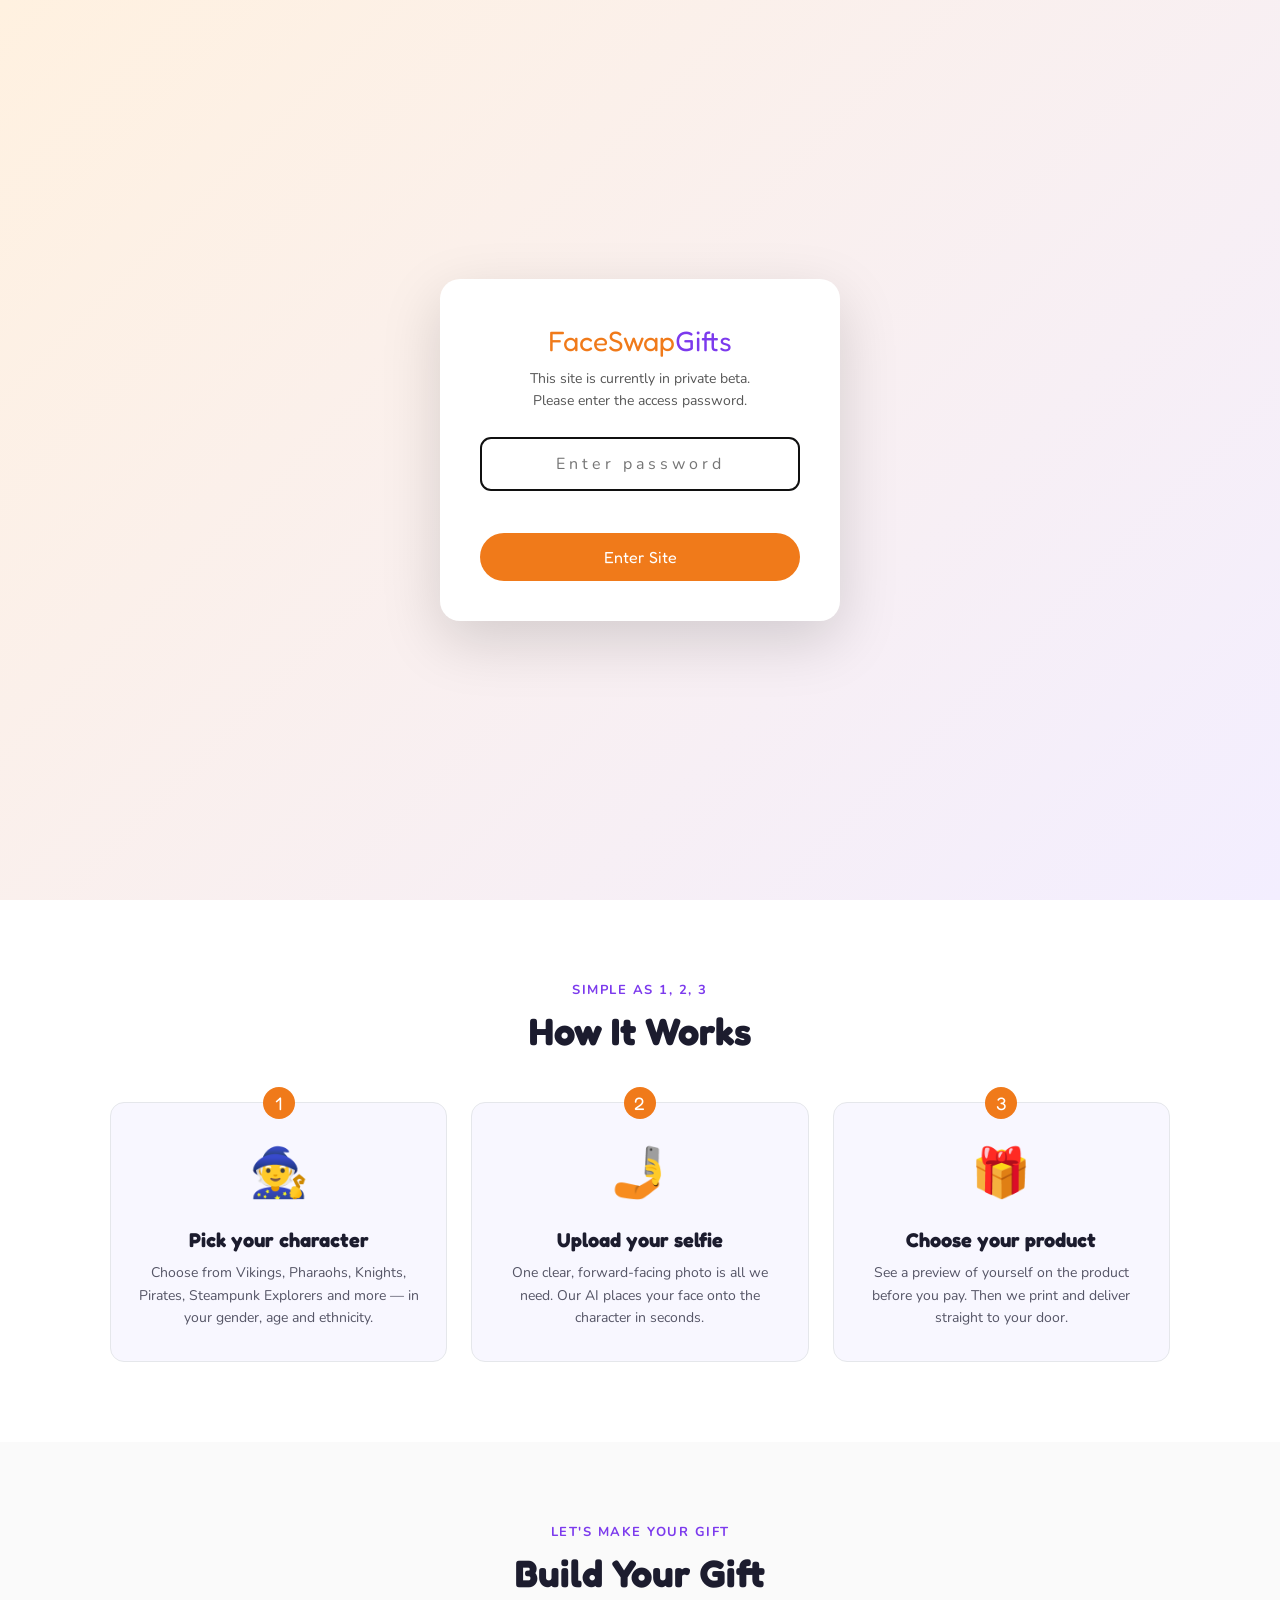
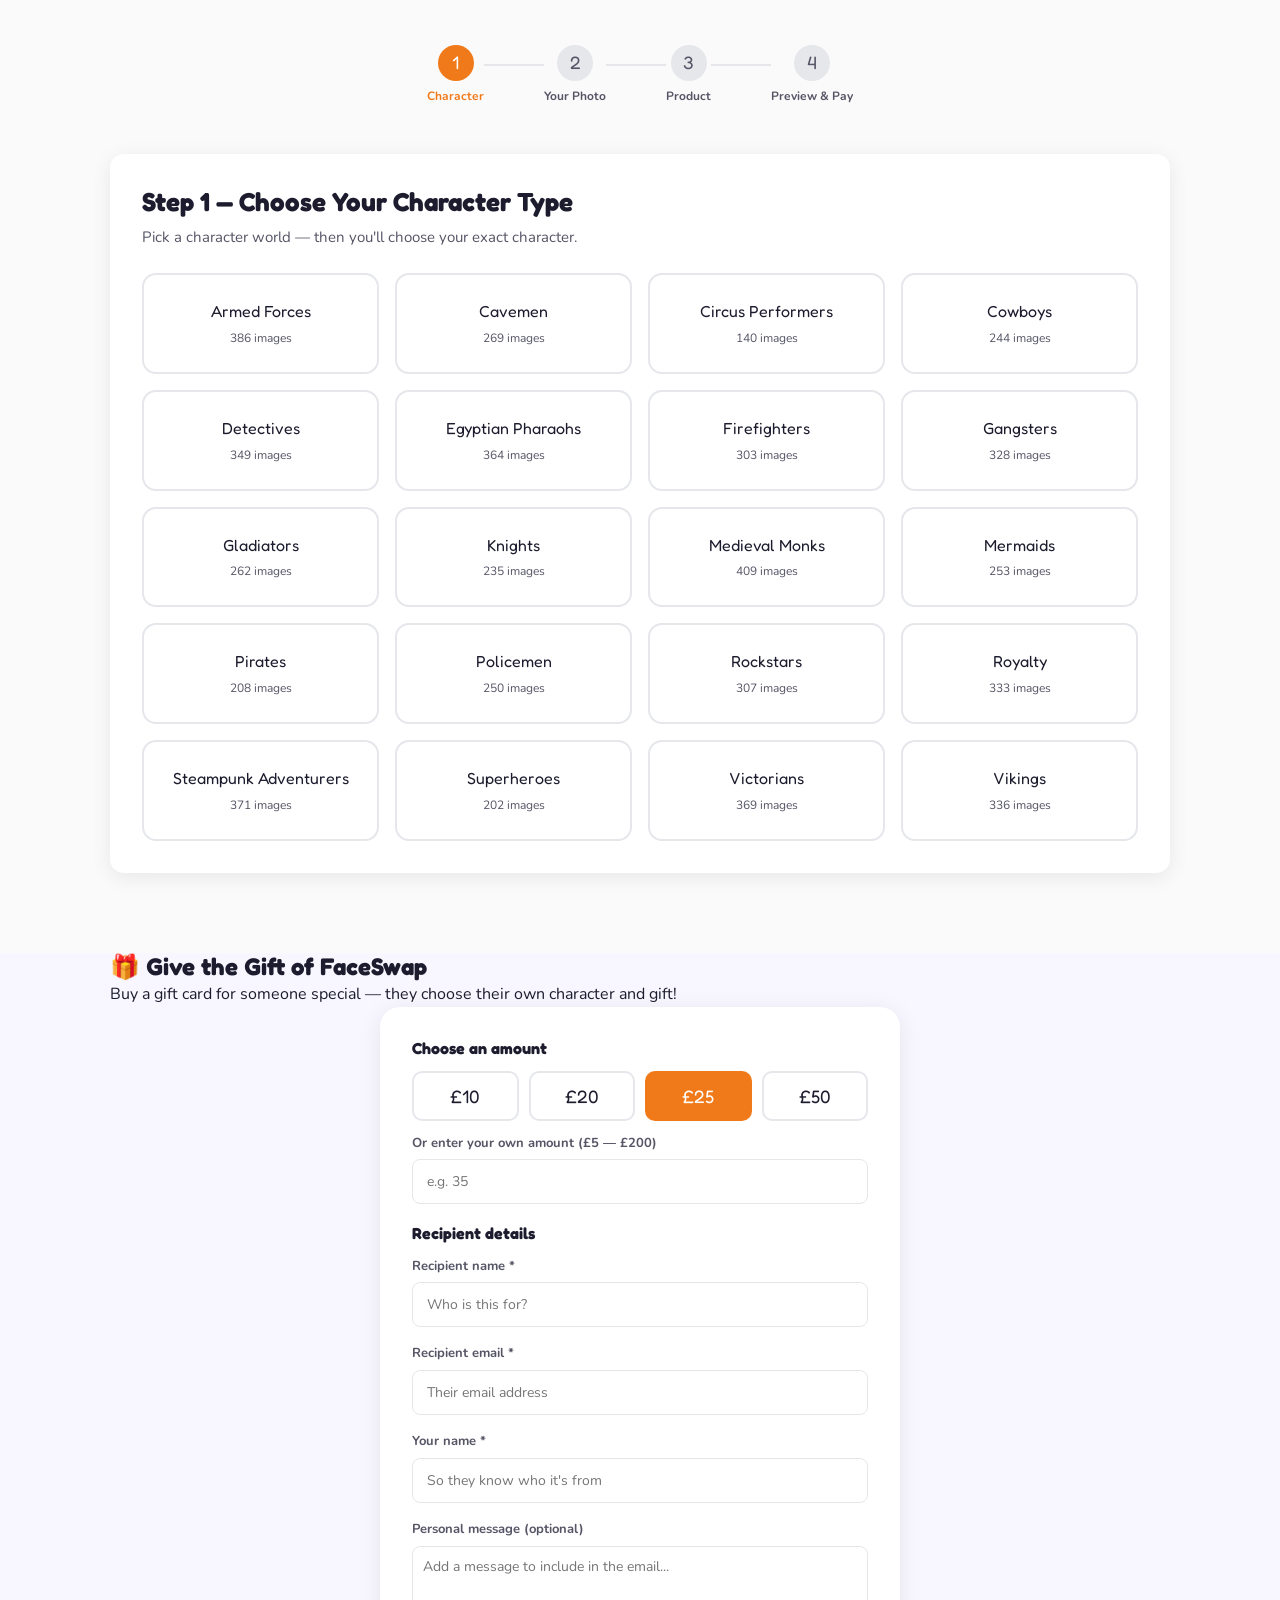
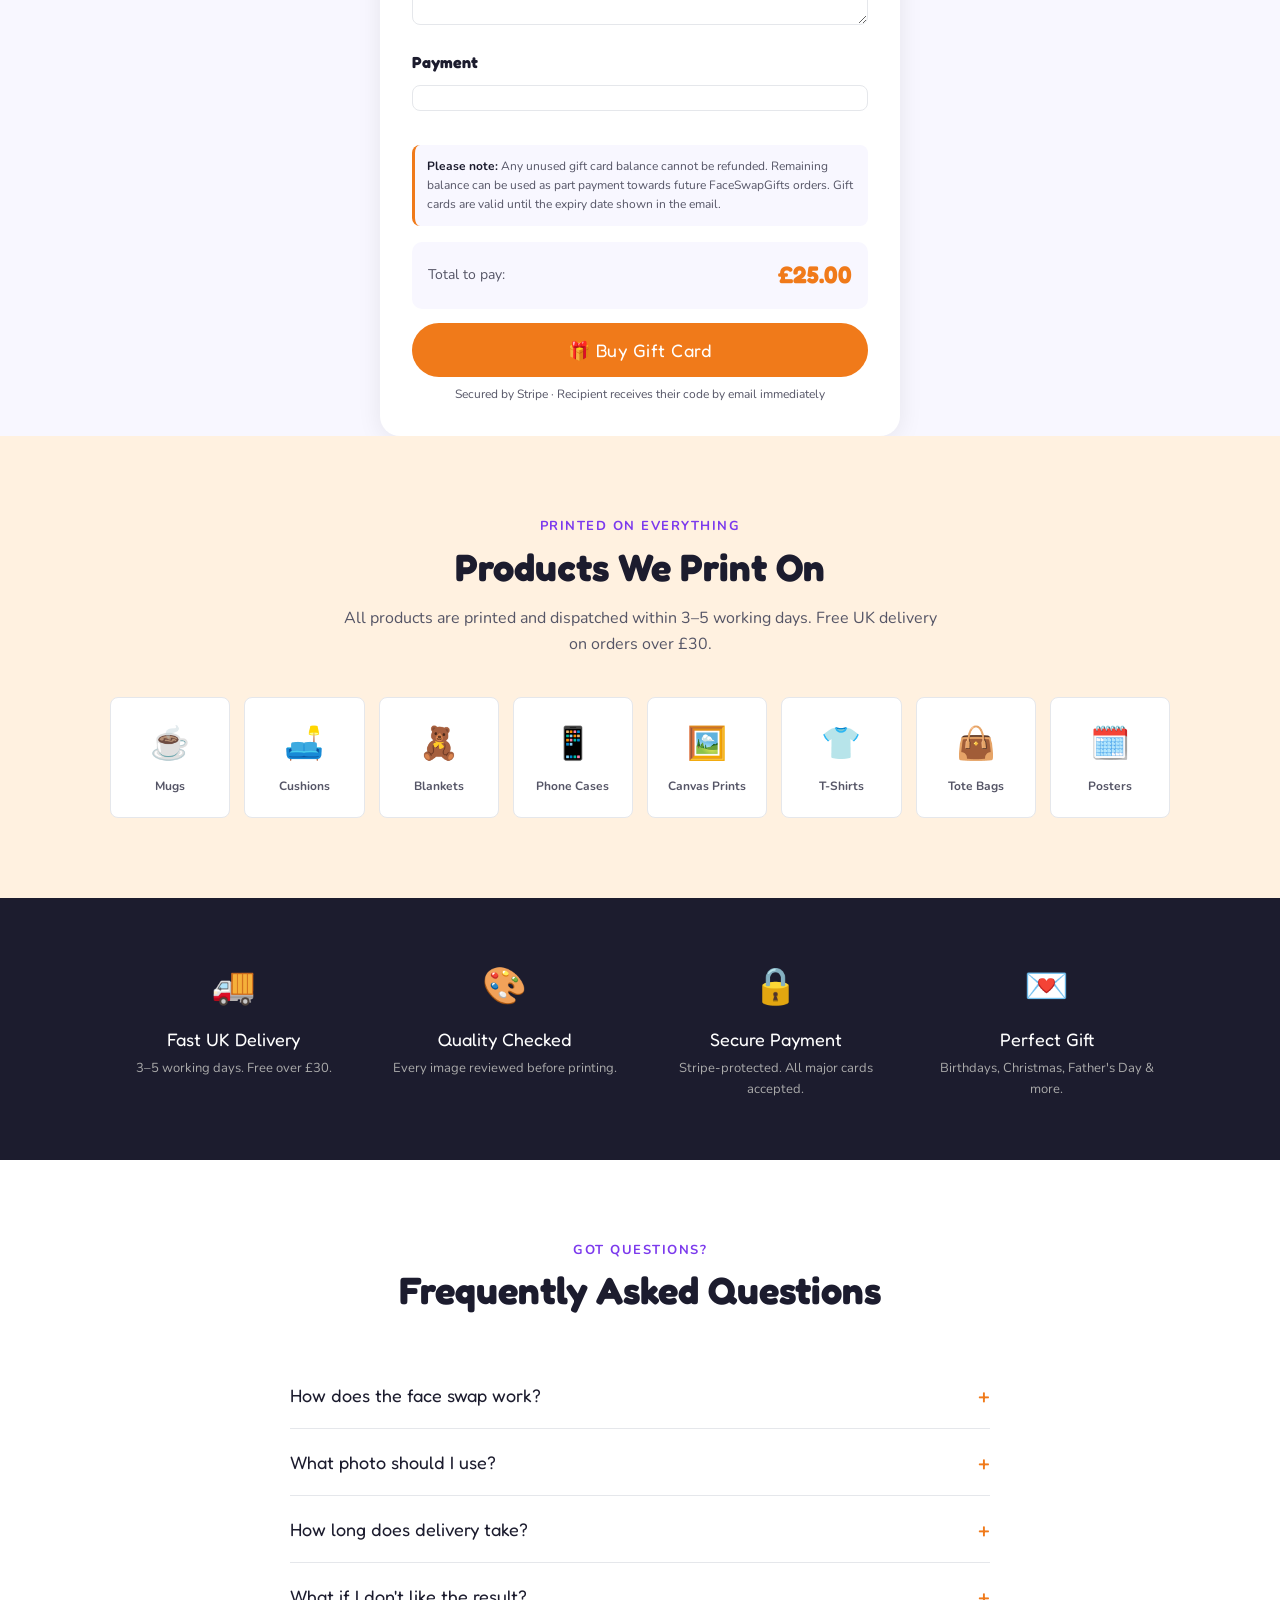
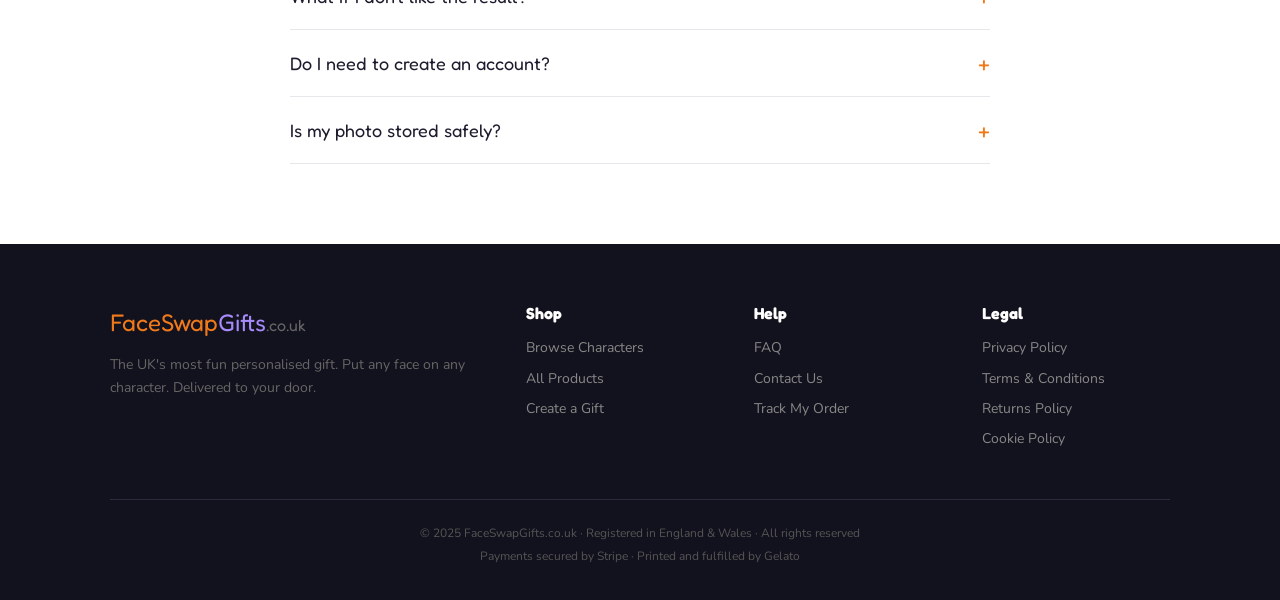
==== commit e5b980b8: "Password for general site Password added." ====
--- a/index.html
+++ b/index.html
@@ -30,6 +30,60 @@
 </head>
 <body>
 
+<!-- ── BETA PASSWORD PROTECTION ── -->
+<!-- Remove this entire block before going live -->
+<div id="betaGate" style="display:none;position:fixed;inset:0;background:linear-gradient(135deg,#FFF1E0,#F3EEFF);z-index:99999;display:flex;align-items:center;justify-content:center;">
+  <div style="background:white;border-radius:20px;padding:40px;max-width:400px;width:90%;box-shadow:0 20px 60px rgba(0,0,0,0.15);text-align:center;">
+    <div style="font-family:'Fredoka One',sans-serif;font-size:28px;color:#F07A1A;margin-bottom:4px;">FaceSwap<span style="color:#7C3AED;">Gifts</span></div>
+    <p style="color:#555;font-size:14px;margin-bottom:24px;">This site is currently in private beta.<br>Please enter the access password.</p>
+    <input type="password" id="betaPassword" placeholder="Enter password"
+           onkeydown="if(event.key==='Enter')checkBetaPassword()"
+           style="width:100%;padding:14px;border:2px solid #E5E7EB;border-radius:10px;font-size:16px;font-family:'Nunito',sans-serif;box-sizing:border-box;margin-bottom:12px;text-align:center;letter-spacing:4px;">
+    <div id="betaError" style="color:#E24B4A;font-size:13px;margin-bottom:12px;min-height:18px;"></div>
+    <button onclick="checkBetaPassword()"
+      style="width:100%;background:#F07A1A;color:white;border:none;border-radius:50px;padding:14px;font-size:16px;font-family:'Fredoka One',sans-serif;cursor:pointer;">
+      Enter Site
+    </button>
+  </div>
+</div>
+
+<script>
+// ── BETA PASSWORD CHECK ──
+// Change 'faceswap2026' to whatever password you want
+// Remove this entire script block before going live
+(function() {
+  const BETA_PASSWORD = 'faceswap2026';
+  const gate = document.getElementById('betaGate');
+
+  // Already authenticated this session?
+  if (sessionStorage.getItem('beta_auth') === '1') {
+    gate.style.display = 'none';
+    return;
+  }
+
+  // Show the gate
+  gate.style.display = 'flex';
+  document.body.style.overflow = 'hidden';
+  setTimeout(() => document.getElementById('betaPassword').focus(), 100);
+})();
+
+function checkBetaPassword() {
+  const BETA_PASSWORD = 'faceswap2026';
+  const input  = document.getElementById('betaPassword').value;
+  const errEl  = document.getElementById('betaError');
+  if (input === BETA_PASSWORD) {
+    sessionStorage.setItem('beta_auth', '1');
+    document.getElementById('betaGate').style.display = 'none';
+    document.body.style.overflow = '';
+  } else {
+    errEl.textContent = 'Incorrect password — please try again';
+    document.getElementById('betaPassword').value = '';
+    document.getElementById('betaPassword').focus();
+  }
+}
+</script>
+<!-- ── END BETA PASSWORD PROTECTION ── -->
+
 <!-- ═══════════════════════════════════════════
      NAVIGATION
 ═══════════════════════════════════════════ -->
